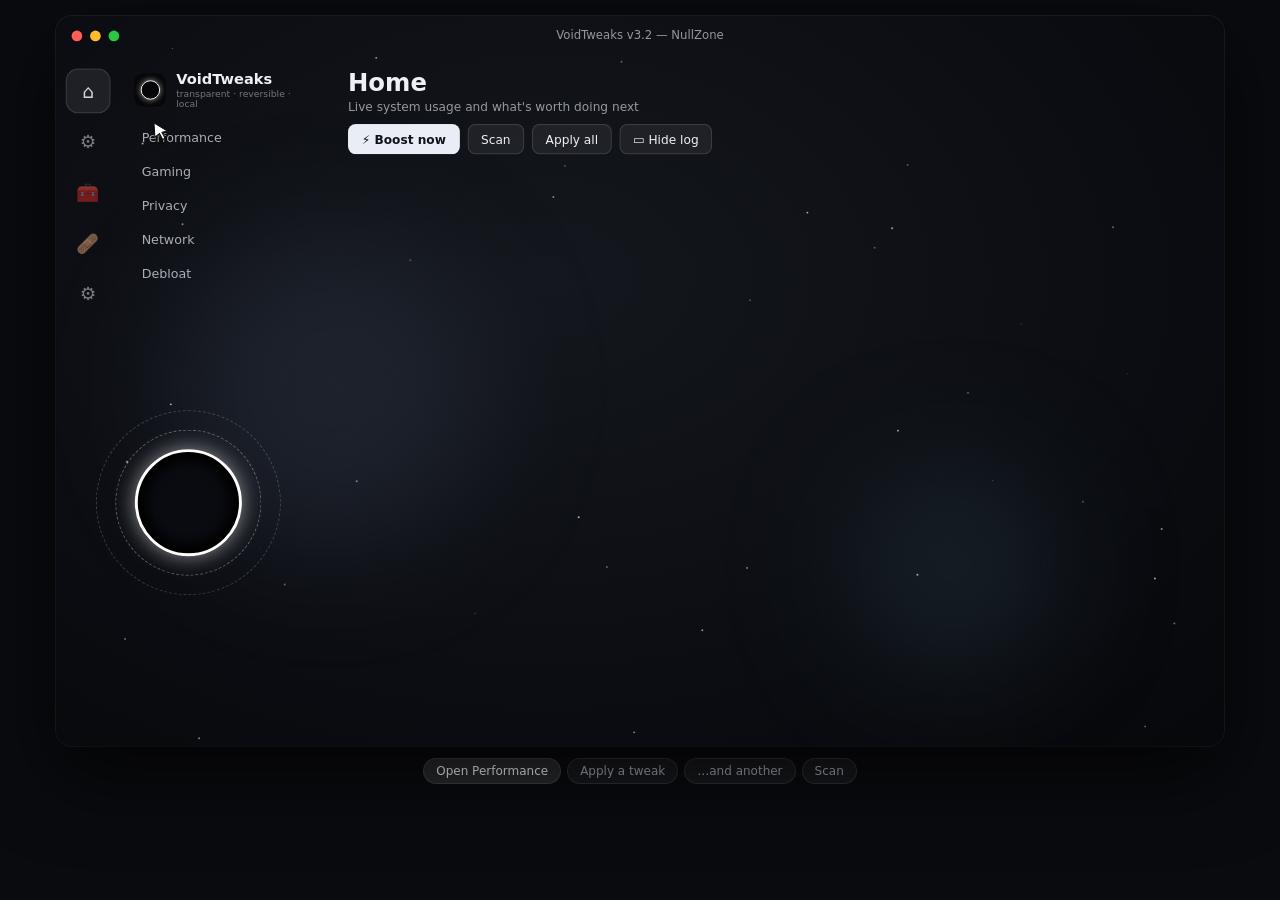
==== docs/demo.html @ 84e14933 "docs: animated HTML demo of the NullZone UI (View(t) engine, scripted flow, loops)" ====
<!doctype html>
<html lang="en">
<head>
<meta charset="utf-8" />
<meta name="viewport" content="width=device-width, initial-scale=1" />
<title>VoidTweaks — demo</title>
<style>
  /* ---- all classes prefixed vtd- (one window, one prefix) ---- */
  :root { --k: 1; }
  * { box-sizing: border-box; }
  html, body { margin: 0; background: #0a0b0f; color: #eef0f5; font-family: "Segoe UI", system-ui, sans-serif; }
  .vtd-wrap { width: 100%; max-width: 1200px; margin: 0 auto; padding: 16px; }
  .vtd-frame { position: relative; width: 100%; aspect-ratio: 1200 / 750;
    border-radius: 16px; overflow: hidden; box-shadow: 0 30px 80px #000a, 0 0 0 1px #ffffff14; background: #0a0b0f; }
  .vtd-stage { position: absolute; top: 0; left: 0; width: 1200px; height: 750px; transform-origin: 0 0; transform: scale(var(--k)); }

  /* graphite animated background + stars */
  .vtd-bg { position: absolute; inset: 0; background:
      radial-gradient(1100px 760px at 42% 36%, #14171d 0%, #0b0d12 55%, #060609 100%); }
  .vtd-glow { position: absolute; border-radius: 50%; filter: blur(60px); opacity: .5; }
  .vtd-g1 { width: 320px; height: 320px; left: 10%; top: 30%; background: #2a3140; animation: vtd-drift1 13s ease-in-out infinite; }
  .vtd-g2 { width: 220px; height: 220px; right: 14%; bottom: 10%; background: #20303a; animation: vtd-drift2 17s ease-in-out infinite; }
  @keyframes vtd-drift1 { 0%,100%{transform:translate(0,0)} 50%{transform:translate(40px,-30px)} }
  @keyframes vtd-drift2 { 0%,100%{transform:translate(0,0)} 50%{transform:translate(-36px,24px)} }
  .vtd-star { position: absolute; width: 2px; height: 2px; border-radius: 50%; background: #eaeef8; opacity: .5; }

  /* blackhole, lower-left */
  .vtd-hole { position: absolute; left: 36px; bottom: 150px; width: 200px; height: 200px; }
  .vtd-ring { position: absolute; inset: 0; margin: auto; border-radius: 50%; }
  .vtd-core { width: 110px; height: 110px; border: 3px solid #fff; box-shadow: 0 0 22px #fff8, inset 0 0 16px #0009;
     background: radial-gradient(circle,#0a0b10 48%, #000 70%); }
  .vtd-r1 { width: 150px; height: 150px; border: 1.5px dashed #ffffff55; animation: vtd-spin 24s linear infinite; }
  .vtd-r2 { width: 190px; height: 190px; border: 1px dashed #ffffff33; animation: vtd-spin 40s linear infinite reverse; }
  @keyframes vtd-spin { to { transform: rotate(360deg); } }

  /* chrome */
  .vtd-top { position: absolute; left: 0; right: 0; top: 0; height: 40px; display: flex; align-items: center; gap: 8px; padding: 0 16px; }
  .vtd-dot { width: 11px; height: 11px; border-radius: 50%; }
  .vtd-title { position: absolute; left: 0; right: 0; text-align: center; font-size: 12px; opacity: .6; }

  /* three-pane */
  .vtd-rail { position: absolute; left: 0; top: 40px; bottom: 0; width: 66px; display: flex; flex-direction: column;
     align-items: center; gap: 6px; padding-top: 14px; }
  .vtd-ri { width: 46px; height: 46px; border-radius: 13px; display: grid; place-items: center; font-size: 19px; opacity: .55; color: #cfd4de;
     border: 1px solid transparent; transition: background .2s, opacity .2s, border-color .2s; }
  .vtd-ri.on { background: #ffffff14; opacity: 1; border-color: #ffffff22; }

  .vtd-nav { position: absolute; left: 66px; top: 40px; bottom: 0; width: 212px; padding: 14px 10px; }
  .vtd-brand { display: flex; align-items: center; gap: 10px; margin: 2px 4px 12px; }
  .vtd-blogo { width: 34px; height: 34px; border-radius: 10px; background: #060608; display: grid; place-items: center; }
  .vtd-blogo i { width: 20px; height: 20px; border-radius: 50%; border: 1.6px solid #fff; box-shadow: 0 0 7px #fff9; display: block; }
  .vtd-bt { font-weight: 800; font-size: 15px; } .vtd-bs { font-size: 9.5px; opacity: .45; }
  .vtd-ni { padding: 9px 12px; border-radius: 10px; font-size: 13px; opacity: .72; color: #e7e9f0; margin-bottom: 2px; transition: background .2s, opacity .2s; }
  .vtd-ni.on { background: #ffffff1c; opacity: 1; font-weight: 600; }

  .vtd-main { position: absolute; left: 278px; right: 0; top: 40px; bottom: 0; padding: 14px 22px; }
  .vtd-h1 { font-size: 25px; font-weight: 800; }
  .vtd-sub { font-size: 12.5px; opacity: .6; margin: 3px 0 10px; }
  .vtd-tools { display: flex; gap: 8px; flex-wrap: wrap; margin-bottom: 14px; }
  .vtd-btn { font-size: 12.5px; padding: 7px 13px; border-radius: 8px; border: 1px solid #ffffff22; background: #ffffff10; color: #eef0f5; }
  .vtd-btn.pri { background: #e9edf5; color: #11131a; border-color: transparent; font-weight: 600; }

  /* cards */
  .vtd-card { display: flex; align-items: center; gap: 15px; background: #14151a; border: 1px solid #ffffff1c;
     border-radius: 14px; padding: 15px 16px; margin-bottom: 11px; position: relative; overflow: hidden; }
  .vtd-acc { position: absolute; left: 0; top: 0; bottom: 0; width: 4px; background: #9a9aa6; transition: background .35s, box-shadow .35s; }
  .vtd-card.applied .vtd-acc { background: #4CC38A; box-shadow: 0 0 14px #4CC38A99; }
  .vtd-tile { width: 44px; height: 44px; border-radius: 11px; flex: none; display: grid; place-items: center; font-size: 20px; }
  .vtd-ct { font-size: 15.5px; font-weight: 600; } .vtd-cd { font-size: 12px; opacity: .6; margin-top: 4px; max-width: 440px; }
  .vtd-badges { margin-top: 8px; display: flex; gap: 6px; }
  .vtd-bdg { font-size: 9.5px; font-weight: 700; padding: 2px 7px; border-radius: 5px; background: #ffffff14; color: #cfd4de; }
  .vtd-right { margin-left: auto; display: flex; align-items: center; }
  .vtd-sw { width: 44px; height: 24px; border-radius: 12px; background: #ffffff22; position: relative; transition: background .3s; }
  .vtd-sw i { position: absolute; top: 3px; left: 3px; width: 18px; height: 18px; border-radius: 50%; background: #fff; transition: left .3s; }
  .vtd-card.applied .vtd-sw { background: #4CC38A; } .vtd-card.applied .vtd-sw i { left: 23px; }

  /* toast + cursor */
  .vtd-toast { position: absolute; right: 24px; bottom: 22px; background: #24222f; border: 1px solid #ffffff3a; border-radius: 10px;
     padding: 10px 15px; font-size: 13px; font-weight: 600; box-shadow: 0 10px 30px #0008; opacity: 0; transform: translateY(8px); }
  .vtd-cursor { position: absolute; width: 22px; height: 22px; margin: -2px 0 0 -2px; pointer-events: none; filter: drop-shadow(0 2px 3px #0008); z-index: 50; }

  .vtd-bar { display: flex; gap: 6px; justify-content: center; padding: 12px 0 2px; flex-wrap: wrap; }
  .vtd-bar button { font: inherit; font-size: 12px; color: #aab; background: #ffffff0f; border: 1px solid #ffffff1c; border-radius: 999px; padding: 5px 12px; cursor: pointer; }
  .vtd-bar button[aria-current="step"] { color: #fff; background: #ffffff22; }
  figure { margin: 0; }
  @media (prefers-reduced-motion: reduce) { .vtd-g1,.vtd-g2,.vtd-r1,.vtd-r2 { animation: none !important; } }
</style>
</head>
<body>
<div class="vtd-wrap">
  <figure>
    <div class="vtd-frame" id="vtd-frame" role="img"
         aria-label="VoidTweaks demo: open Performance, apply a tweak, run a scan">
      <div class="vtd-stage" id="vtd-stage">
        <div class="vtd-bg"></div>
        <div class="vtd-glow vtd-g1"></div>
        <div class="vtd-glow vtd-g2"></div>
        <div id="vtd-stars"></div>
        <div class="vtd-hole">
          <div class="vtd-ring vtd-r2"></div>
          <div class="vtd-ring vtd-r1"></div>
          <div class="vtd-ring vtd-core"></div>
        </div>

        <div class="vtd-top">
          <span class="vtd-dot" style="background:#ff5f57"></span>
          <span class="vtd-dot" style="background:#febc2e"></span>
          <span class="vtd-dot" style="background:#28c840"></span>
          <span class="vtd-title">VoidTweaks v3.2 — NullZone</span>
        </div>

        <div class="vtd-rail">
          <div class="vtd-ri on">⌂</div><div class="vtd-ri" id="vtd-rail-opt">⚙</div>
          <div class="vtd-ri">🧰</div><div class="vtd-ri">🩹</div><div class="vtd-ri">⚙</div>
        </div>

        <div class="vtd-nav">
          <div class="vtd-brand">
            <div class="vtd-blogo"><i></i></div>
            <div><div class="vtd-bt">VoidTweaks</div><div class="vtd-bs">transparent · reversible · local</div></div>
          </div>
          <div class="vtd-ni" id="vtd-nav-perf">Performance</div>
          <div class="vtd-ni">Gaming</div>
          <div class="vtd-ni">Privacy</div>
          <div class="vtd-ni">Network</div>
          <div class="vtd-ni">Debloat</div>
        </div>

        <div class="vtd-main">
          <div class="vtd-h1" id="vtd-title">Home</div>
          <div class="vtd-sub" id="vtd-sub">Live system usage and what's worth doing next</div>
          <div class="vtd-tools">
            <div class="vtd-btn pri">⚡ Boost now</div>
            <div class="vtd-btn" id="vtd-scan">Scan</div>
            <div class="vtd-btn">Apply all</div>
            <div class="vtd-btn">▭ Hide log</div>
          </div>
          <div id="vtd-cards"></div>
        </div>

        <div class="vtd-toast" id="vtd-toast">Applied ✓</div>
        <svg class="vtd-cursor" id="vtd-cursor" viewBox="0 0 24 24"><path fill="#fff" stroke="#111" stroke-width="1.2" d="M4 2l15 9-6 1.6 3.4 6.5-2.8 1.5-3.4-6.6L5 18z"/></svg>
      </div>
    </div>
    <figcaption class="vtd-bar" id="vtd-bar" aria-hidden="false"></figcaption>
  </figure>
</div>

<script>
/* ---------- tiny View(t) engine (vanilla), per html-demo contract ---------- */
const stage = document.getElementById('vtd-stage');
const frame = document.getElementById('vtd-frame');
function fit(){ document.documentElement.style.setProperty('--k', frame.clientWidth/1200); }
new ResizeObserver(fit).observe(frame); fit();

// stars
(function(){ let h=''; for(let i=0;i<40;i++){ const x=Math.random()*1200,y=Math.random()*750,o=(.25+Math.random()*.5).toFixed(2),s=(1+Math.random()*1.4).toFixed(1);
  h+=`<div class="vtd-star" style="left:${x|0}px;top:${y|0}px;width:${s}px;height:${s}px;opacity:${o}"></div>`; } document.getElementById('vtd-stars').innerHTML=h; })();

const TWEAKS = [
  { t:'Remove startup app delay', d:"Launch startup apps right away instead of after Windows' ~10s wait.", ic:'🚀', c:'#9ED2A0', risk:'low risk' },
  { t:'Favor the app you\'re using', d:'Give the foreground app more CPU priority for snappier response.', ic:'⚡', c:'#9ED2A0', risk:'low risk' },
  { t:'Disable hibernation', d:'Frees several GB (hiberfil.sys) and removes the slow hybrid-boot path.', ic:'🛏', c:'#9ED2A0', risk:'med risk', admin:true },
  { t:'Ultimate Performance plan', d:'Unlocks the hidden max-performance power scheme.', ic:'🏁', c:'#9ED2A0', risk:'low risk', admin:true },
  { t:'Disable power throttling', d:'Stops Windows throttling background apps on the plugged-in profile.', ic:'🔋', c:'#9ED2A0', risk:'low risk', admin:true },
];
const cardsEl = document.getElementById('vtd-cards');
let _cardSig = '';
function renderCards(reveal, appliedSet, stagger){
  const sig = reveal + '|' + [...appliedSet].sort().join(',') + '|' + stagger;
  if(sig === _cardSig) return;          // only rebuild when state actually changes
  _cardSig = sig;
  let h='';
  TWEAKS.forEach((w,i)=>{
    if(i>=reveal) return;
    const on = appliedSet.has(i) ? ' applied':'';
    const delay = (Math.min(i,14)*0.032);
    const anim = stagger ? `animation:vtd-in .34s cubic-bezier(.2,.7,.1,1) ${delay}s both` : '';
    h+=`<div class="vtd-card${on}" data-i="${i}" style="${anim}">
      <div class="vtd-acc"></div>
      <div class="vtd-tile" style="background:${w.c}22;color:${w.c}">${w.ic}</div>
      <div><div class="vtd-ct">${w.t}</div><div class="vtd-cd">${w.d}</div>
        <div class="vtd-badges"><span class="vtd-bdg">${w.risk}</span>${w.admin?'<span class="vtd-bdg">ADMIN</span>':''}</div></div>
      <div class="vtd-right"><div class="vtd-sw"><i></i></div></div>
    </div>`;
  });
  cardsEl.innerHTML = h;
}
const kf = document.createElement('style');
kf.textContent = '@keyframes vtd-in{from{opacity:0;transform:translateY(16px)}to{opacity:1;transform:none}}';
document.head.appendChild(kf);

const cur = document.getElementById('vtd-cursor');
const toast = document.getElementById('vtd-toast');
const titleEl = document.getElementById('vtd-title'), subEl = document.getElementById('vtd-sub');

// aim points (design-space 1200x750 coords; left pane offsets baked in)
const AIM = {
  home:   [150, 70],
  railOpt:[99, 110],
  perf:   [170, 175],     // Performance nav item
  sw0:    [1120, 300],    // first card toggle (approx; main starts x=278, card right)
  scan:   [405, 150],
  rest:   [900, 560],
};
function ease(t,a,b){ if(t<=a)return 0; if(t>=b)return 1; const x=(t-a)/(b-a); return 1-Math.pow(1-x,3); }
// glide cursor between waypoints [ [tStart,tEnd,x,y], ... ]
function glide(t, legs){
  let c = legs[0]; for(const L of legs){ if(t>=L[0]) c=L; }
  // interpolate within current leg
  for(let i=0;i<legs.length;i++){ const L=legs[i]; if(t>=L[0]&&t<=L[1]){ const p=ease(t,L[0],L[1]); const prev=i>0?legs[i-1]:L;
     return [prev[2]+(L[2]-prev[2])*p, prev[3]+(L[3]-prev[3])*p]; } }
  return [c[2],c[3]];
}

/* ---------- steps ---------- */
const STEPS = [
  { id:'perf', name:'Open Performance', dur:5.5, view(t){
      titleEl.textContent = t>2.1?'Performance':'Home';
      subEl.textContent = t>2.1?'13 tweak(s) · 0 applied':"Live system usage and what's worth doing next";
      setNav(t>2.1);
      renderCards(t>2.3 ? 5 : 0, APPLIED, true);
      const [x,y]=glide(t, [[0,0,150,70],[0.5,1.4,99,110],[1.6,2.1,170,175]]);
      place(x,y, t>1.7&&t<2.0);
    }},
  { id:'apply', name:'Apply a tweak', dur:5.5, view(t){
      titleEl.textContent='Performance'; subEl.textContent = `13 tweak(s) · ${APPLIED.size} applied`;
      setNav(true); renderCards(5, APPLIED, false);
      const [x,y]=glide(t, [[0,0,170,175],[0.4,1.3,1150,187]]);
      if(t>1.5 && !APPLIED.has(0)){ APPLIED.add(0); renderCards(5,APPLIED,false); showToast(); }
      place(x,y, t>1.25&&t<1.5);
    }},
  { id:'apply2', name:'…and another', dur:5, view(t){
      titleEl.textContent='Performance'; subEl.textContent=`13 tweak(s) · ${APPLIED.size} applied`;
      setNav(true); renderCards(5, APPLIED, false);
      const [x,y]=glide(t, [[0,0,1150,187],[0.4,1.3,1150,361]]);
      if(t>1.5 && !APPLIED.has(2)){ APPLIED.add(2); renderCards(5,APPLIED,false); showToast(); }
      place(x,y, t>1.25&&t<1.5);
    }},
  { id:'scan', name:'Scan', dur:5, view(t){
      titleEl.textContent='Performance'; subEl.textContent=`13 tweak(s) · ${APPLIED.size} applied`;
      setNav(true); renderCards(5, APPLIED, false);
      document.getElementById('vtd-scan').textContent = (t>1.6&&t<3.2)?'Scanning…':'Scan';
      const [x,y]=glide(t, [[0,0,1150,361],[0.5,1.4,405,118]]);
      place(x,y, t>1.3&&t<1.55);
      cur.style.opacity = t>3.6? Math.max(0,1-(t-3.6)/0.8) : 1;
    }},
];
const APPLIED = new Set();
function setNav(on){
  document.getElementById('vtd-nav-perf').classList.toggle('on', on);
  document.getElementById('vtd-rail-opt').classList.toggle('on', on);
  document.querySelectorAll('.vtd-ri')[0].classList.toggle('on', !on);
}
function place(x,y,press){ cur.style.left=x+'px'; cur.style.top=y+'px'; cur.style.transform='scale('+(press?0.9:1)+')'; }
let toastUntil=0;
function showToast(){ toastUntil = clock()+2.2; }
function paintToast(){ const on = clock()<toastUntil; toast.style.opacity=on?1:0; toast.style.transform='translateY('+(on?0:8)+'px)'; }

/* ---------- clock / loop ---------- */
const bar = document.getElementById('vtd-bar');
STEPS.forEach((s,i)=>{ const b=document.createElement('button'); b.textContent=s.name; b.onclick=()=>jump(i);
  if(i===0)b.setAttribute('aria-current','step'); bar.appendChild(b); });
let si=0, st=0, last=performance.now(), playing=true, _clock=0;
function clock(){ return _clock; }
const TOTAL = STEPS.reduce((a,s)=>a+s.dur,0);
function resetSim(){ APPLIED.clear(); toastUntil=0; }
function jump(i){ si=i; st=0; if(i===0) resetSim(); mark(); }
function mark(){ [...bar.children].forEach((b,i)=> i===si?b.setAttribute('aria-current','step'):b.removeAttribute('aria-current')); }
const reduce = matchMedia('(prefers-reduced-motion: reduce)').matches;
let onScreen=true;
new IntersectionObserver(e=>{ onScreen=e[0].isIntersecting; },{threshold:.3}).observe(frame);

function tick(now){
  let dt=Math.min(.25,(now-last)/1000); last=now;
  if(playing && onScreen && !document.hidden && !reduce){
    st+=dt; _clock+=dt;
    if(st>=STEPS[si].dur){ st=0; si=(si+1)%STEPS.length; if(si===0) resetSim(); mark(); }
  }
  STEPS[si].view(reduce?STEPS[si].dur:st);
  paintToast();
  requestAnimationFrame(tick);
}
if(reduce){ // designed end frame: everything applied, Performance open
  APPLIED.add(0); APPLIED.add(2); si=STEPS.length-1; mark(); STEPS[si].view(STEPS[si].dur);
}
requestAnimationFrame(tick);
</script>
</body>
</html>
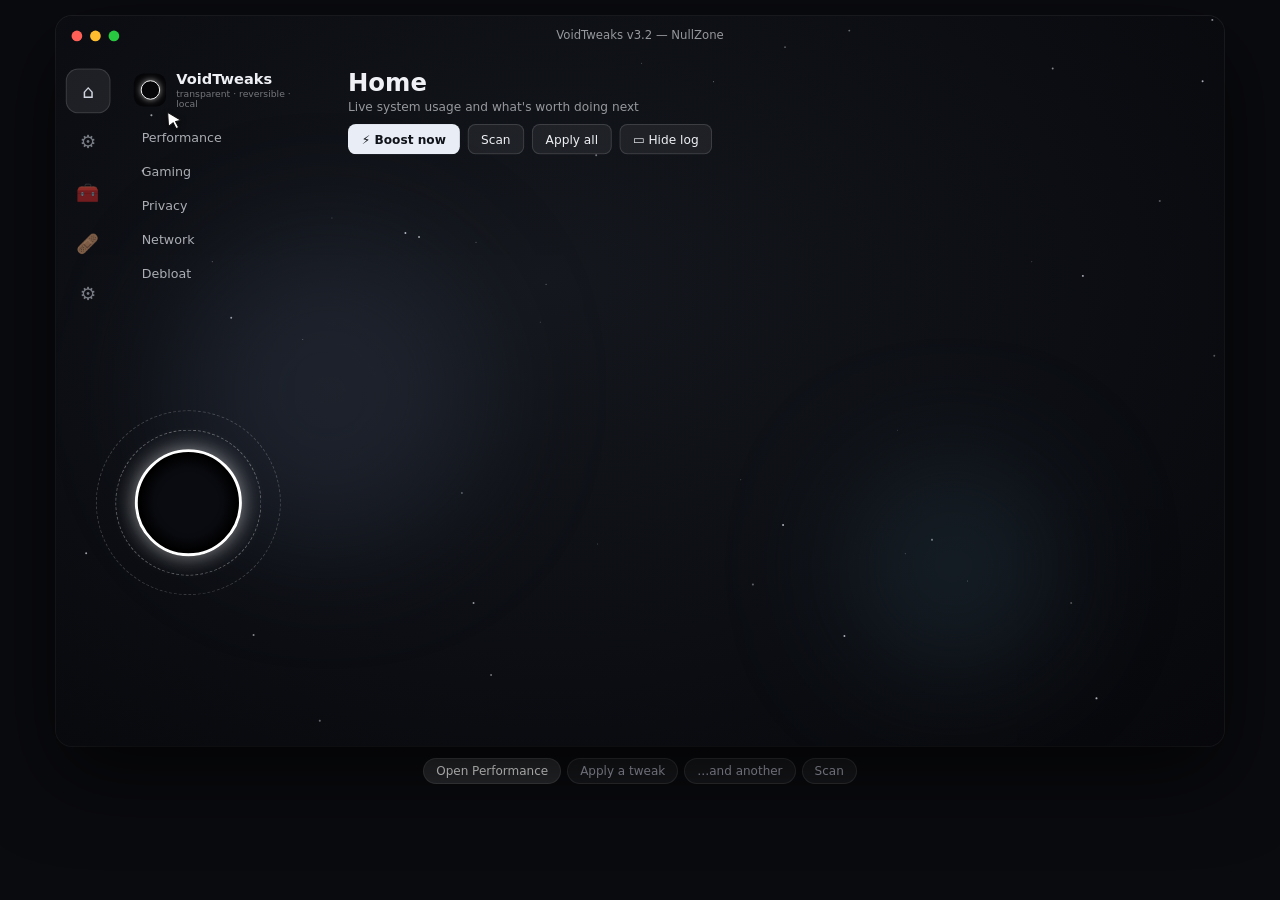
==== commit d465c040: "docs: demo.html __reset hook + refreshed screenshots (health, power-stress, tweaks, bios)" ====
--- a/docs/demo.html
+++ b/docs/demo.html
@@ -285,6 +285,7 @@
   APPLIED.add(0); APPLIED.add(2); si=STEPS.length-1; mark(); STEPS[si].view(STEPS[si].dur);
 }
 requestAnimationFrame(tick);
+window.__reset = () => jump(0);   // used by the GIF recorder to start a clean loop
 </script>
 </body>
 </html>
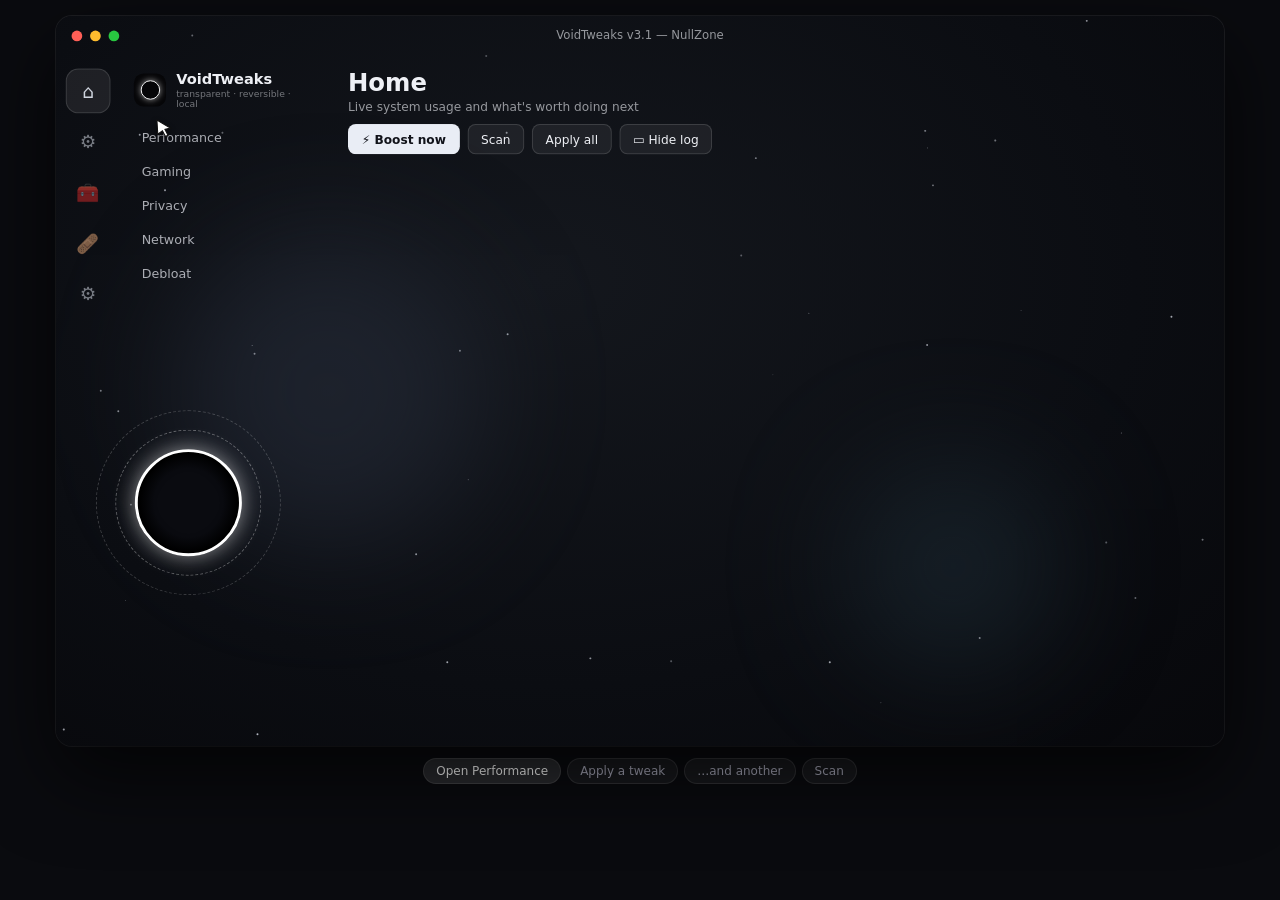
==== commit 7fd233c5: "release: bump version to 3.1" ====
--- a/docs/demo.html
+++ b/docs/demo.html
@@ -106,7 +106,7 @@
           <span class="vtd-dot" style="background:#ff5f57"></span>
           <span class="vtd-dot" style="background:#febc2e"></span>
           <span class="vtd-dot" style="background:#28c840"></span>
-          <span class="vtd-title">VoidTweaks v3.2 — NullZone</span>
+          <span class="vtd-title">VoidTweaks v3.1 — NullZone</span>
         </div>
 
         <div class="vtd-rail">
